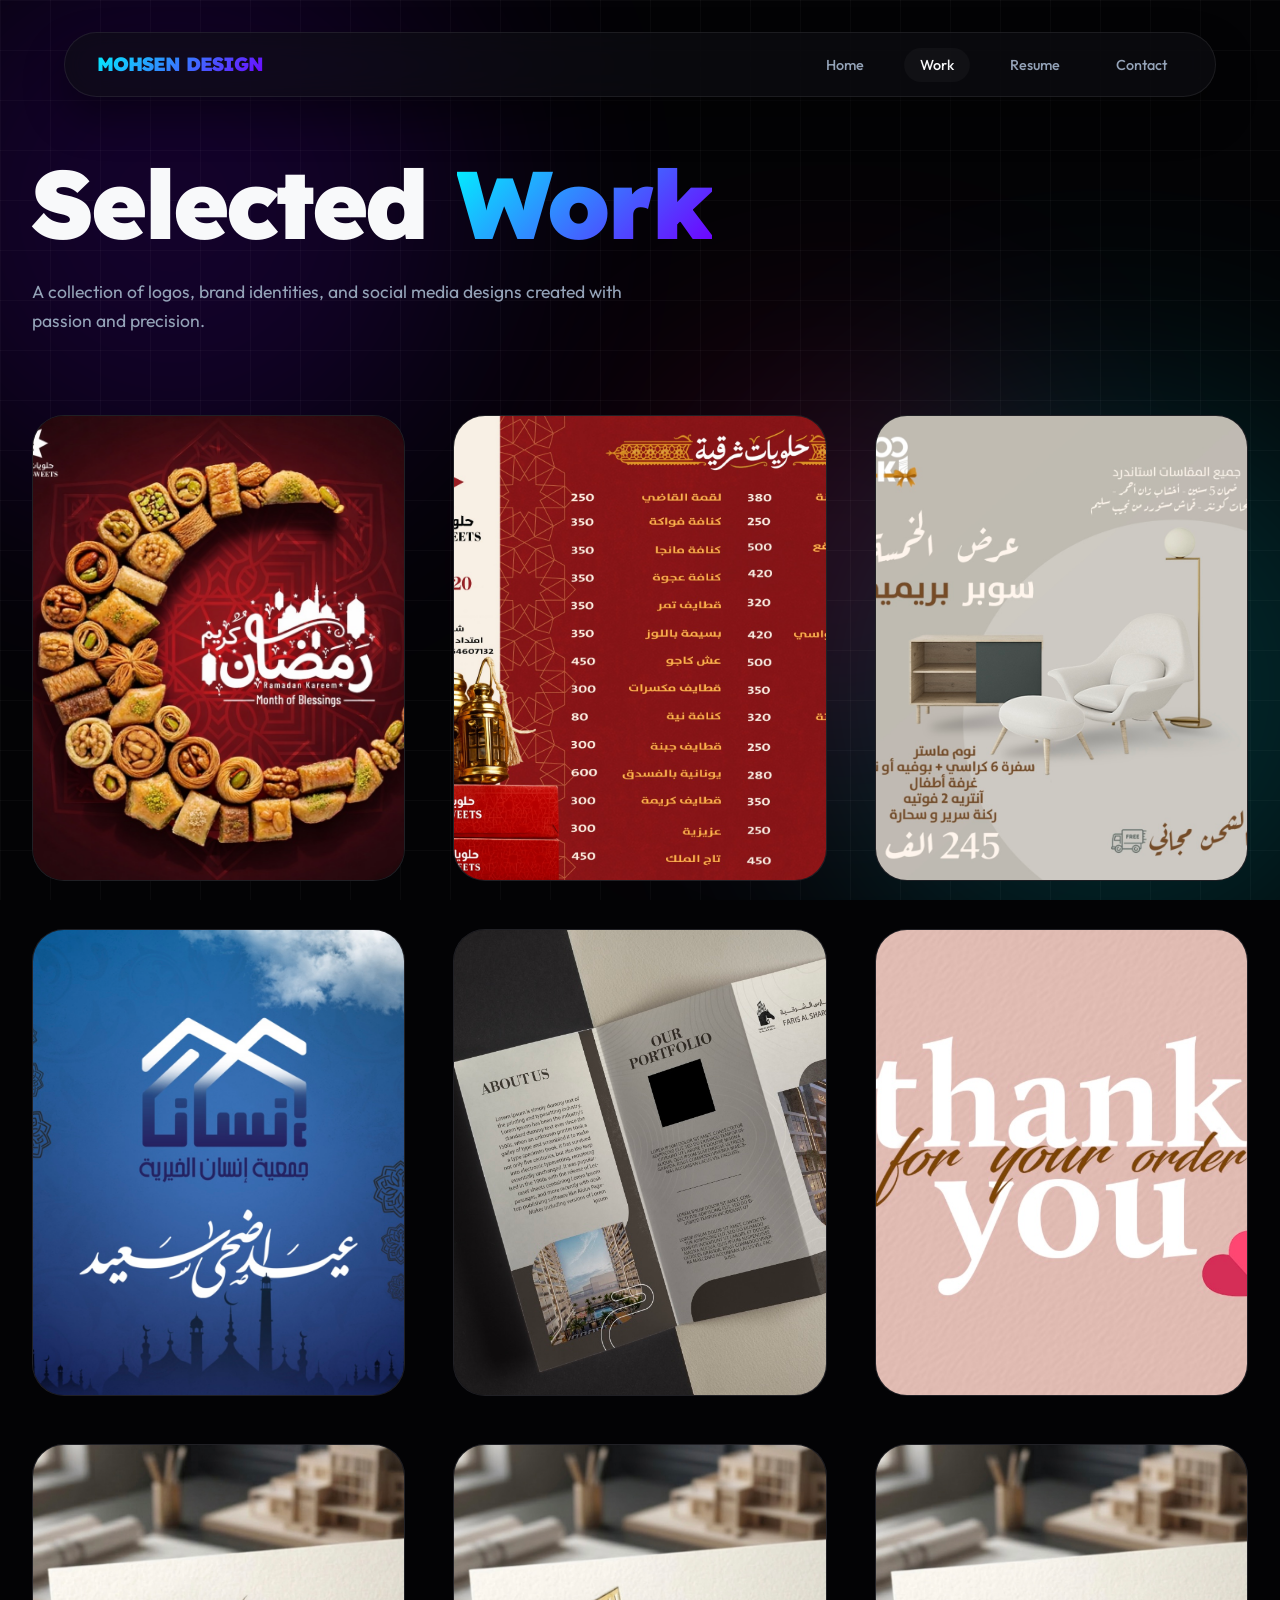
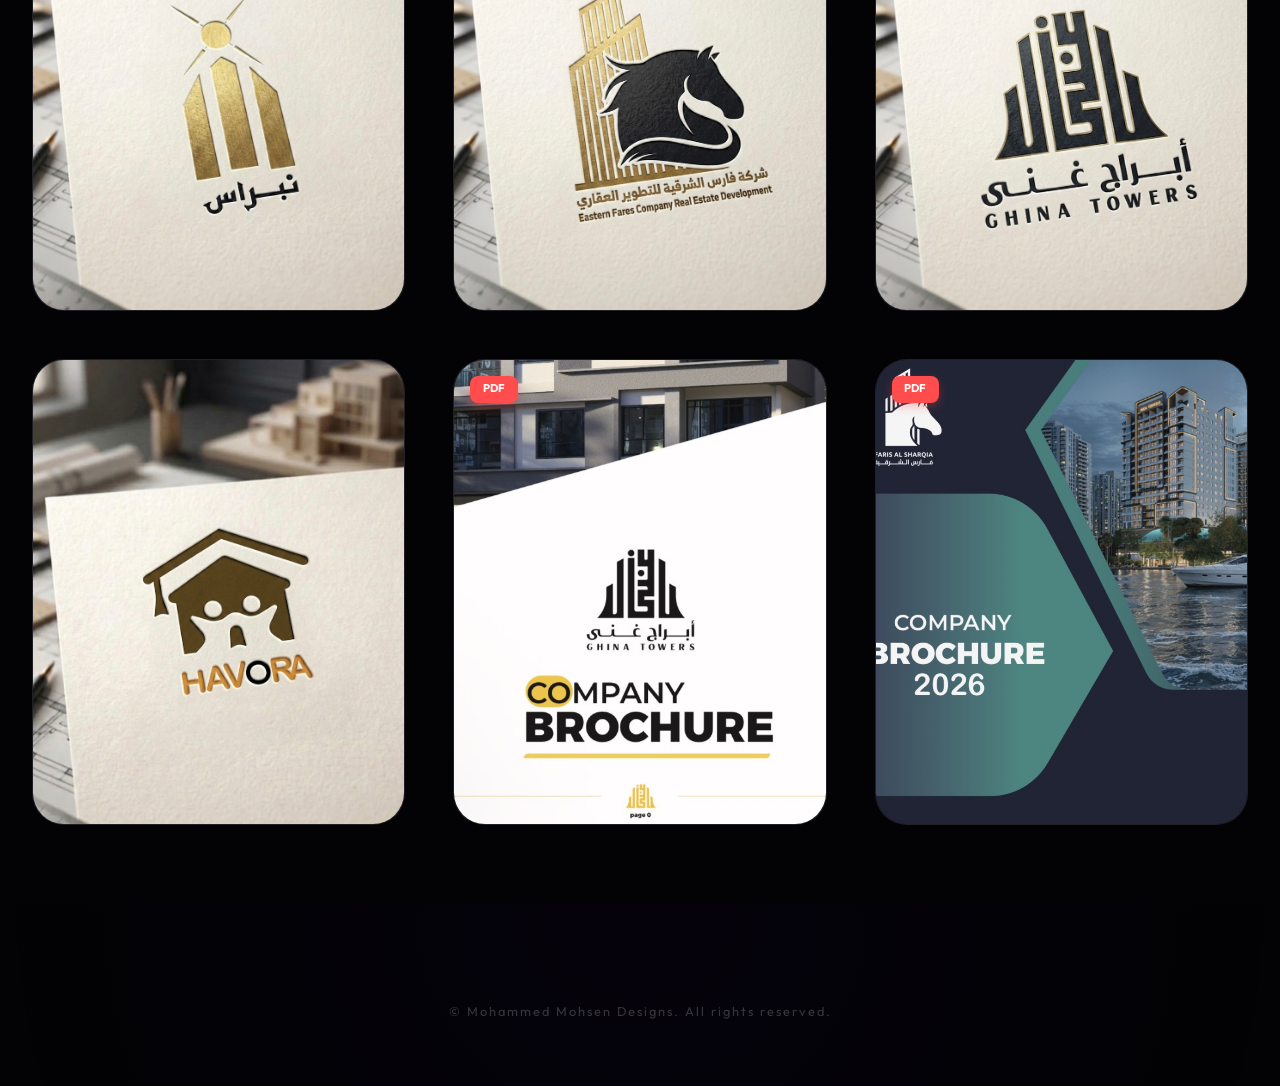
==== work.html @ 9e6af275 "files" ====
<!DOCTYPE html>
<html lang="en">
<head>
    <meta charset="UTF-8">
    <meta name="viewport" content="width=device-width, initial-scale=1.0">
    <title>Work | Mohsen Design</title>
    <link rel="stylesheet" href="css/style.css">
    <script src="js/main.js" defer></script>
</head>
<body>
    <div class="bg-dynamics">
        <div class="bg-orb orb-1"></div>
        <div class="bg-orb orb-2"></div>
        <div class="bg-orb orb-3"></div>
    </div>
    <div class="bg-grid"></div>

    <nav>
        <div class="logo">Mohsen Design</div>
        <div class="menu-toggle" id="mobile-menu">
            <span></span>
            <span></span>
            <span></span>
        </div>
        <ul class="nav-links">
            <li><a href="index.html">Home</a></li>
            <li><a href="work.html" class="active">Work</a></li>
            <li><a href="resume.html">Resume</a></li>
            <li><a href="contact.html">Contact</a></li>
        </ul>
    </nav>

    <main class="container">
        <header class="animate-reveal">
            <h1>Selected <span class="gradient-text">Work</span></h1>
            <p style="color: var(--text-dim); font-size: 1.1rem; max-width: 600px;">A collection of logos, brand identities, and social media designs created with passion and precision.</p>
        </header>

        <div class="portfolio-grid animate-reveal" style="animation-delay: 0.2s; display: grid; grid-template-columns: repeat(auto-fill, minmax(350px, 1fr)); gap: 3rem; margin-top: 5rem;">
            <!-- Social Media Designs -->
            <div class="portfolio-item">
                <img src="assets/Arafat Sweets/IMG_5565.PNG" alt="Arafat Sweets">
                <div class="portfolio-overlay">
                    <span>Social Media</span>
                    <h3>Arafat Sweets</h3>
                </div>
            </div>
            <div class="portfolio-item">
                <img src="assets/Arafat menu/IMG_8281.JPG.jpeg" alt="Arafat Menu">
                <div class="portfolio-overlay">
                    <span>Menu Design</span>
                    <h3>Arafat menu</h3>
                </div>
            </div>
            <div class="portfolio-item">
                <img src="assets/Woodik/IMG_5413.PNG" alt="Woodik">
                <div class="portfolio-overlay">
                    <span>Social Media</span>
                    <h3>Woodik</h3>
                </div>
            </div>
            <div class="portfolio-item">
                <img src="assets/Insan/IMG_5415.PNG" alt="Insan">
                <div class="portfolio-overlay">
                    <span>Social Media</span>
                    <h3>Insan</h3>
                </div>
            </div>
            
            <!-- Brochure & ID Card -->
            <div class="portfolio-item">
                <img src="assets/Fares Al sharqia/IMG_5397.PNG" alt="Fares Al sharqia">
                <div class="portfolio-overlay">
                    <span>Brochure</span>
                    <h3>Fares Al Sharqia</h3>
                </div>
            </div>
            <div class="portfolio-item">
                <img src="assets/Sola Store/IMG_5410.PNG" alt="Sola Store ID Card">
                <div class="portfolio-overlay">
                    <span>ID Card Design</span>
                    <h3>Sola Store</h3>
                </div>
            </div>

            <!-- Logos -->
            <div class="portfolio-item">
                <img src="assets/logos/IMG_8272.PNG" alt="Logo Design">
                <div class="portfolio-overlay">
                    <span>Logo</span>
                    <h3>Nebras</h3>
                </div>
            </div>
            <div class="portfolio-item">
                <img src="assets/logos/IMG_8273.PNG" alt="Logo Design">
                <div class="portfolio-overlay">
                    <span>Logo</span>
                    <h3>Fares Al Sharqia</h3>
                </div>
            </div>
            <div class="portfolio-item">
                <img src="assets/logos/IMG_8274.PNG" alt="Logo Design">
                <div class="portfolio-overlay">
                    <span>Logo</span>
                    <h3>Ghina Towers</h3>
                </div>
            </div>
            <div class="portfolio-item">
                <img src="assets/logos/IMG_8278.PNG" alt="Logo Design">
                <div class="portfolio-overlay">
                    <span>Logo</span>
                    <h3>Havora</h3>
                </div>
            </div>

            <!-- Digital Brochures (PDFs) -->
            <div class="portfolio-item" data-type="pdf" data-url="assets/profile company/BROCHURE GHINA.pdf">
                <img src="assets/profile company/ghina.PNG" alt="Ghina Towers Brochure">
                <div class="portfolio-overlay">
                    <span>Profile Company</span>
                    <h3>Ghina Towers</h3>
                </div>
            </div>
            <div class="portfolio-item" data-type="pdf" data-url="assets/profile company/brochure fares_compressed_organized.pdf">
                <img src="assets/profile company/fares.PNG" alt="Fares Al Sharqia Brochure">
                <div class="portfolio-overlay">
                    <span>Profile Company</span>
                    <h3>Fares Al Sharqia</h3>
                </div>
            </div>
        </div>
    </main>


    <!-- Gallery Overlay -->
    <div id="galleryOverlay" class="gallery-overlay">
        <button class="close-gallery" title="Close Gallery">&times;</button>
        <div class="gallery-content">
            <h2 id="galleryTitle" class="gradient-text" style="font-size: 3rem; margin-bottom: 2rem;">Project Gallery</h2>
            <p style="color: var(--text-dim); margin-bottom: 3rem;">Click any image to view in full screen</p>
            <div id="galleryGrid" class="gallery-images-grid">
                <!-- Images will be injected here -->
            </div>
        </div>
    </div>

    <!-- Fullscreen Lightbox -->
    <div id="fullscreenLightbox" class="fullscreen-lightbox">
        <button class="close-lightbox">&times;</button>
        <img id="lightboxImg" src="" alt="Full View">
    </div>


    <script>
        const projectData = {
            'Arafat Sweets': [
                'assets/Arafat Sweets/IMG_5565.PNG', 'assets/Arafat Sweets/IMG_6340.PNG', 
                'assets/Arafat Sweets/IMG_6410.PNG', 'assets/Arafat Sweets/IMG_6420.PNG', 
                'assets/Arafat Sweets/IMG_6432.PNG', 'assets/Arafat Sweets/IMG_6444.PNG', 
                'assets/Arafat Sweets/IMG_6492.PNG', 'assets/Arafat Sweets/IMG_6515.PNG', 
                'assets/Arafat Sweets/IMG_6618.PNG', 'assets/Arafat Sweets/IMG_7483.PNG'
            ],
            'Arafat menu': [
                'assets/Arafat menu/IMG_8281.JPG.jpeg', 'assets/Arafat menu/IMG_8282.JPG.jpeg'
            ],
            'Woodik': [
                'assets/Woodik/IMG_5413.PNG', 'assets/Woodik/IMG_5418.PNG', 
                'assets/Woodik/IMG_5735.PNG', 'assets/Woodik/IMG_7531.PNG', 'assets/Woodik/IMG_7766.PNG'
            ],
            'Insan': [
                'assets/Insan/IMG_5415.PNG', 'assets/Insan/IMG_5417.PNG', 
                'assets/Insan/IMG_8279.PNG', 'assets/Insan/IMG_8280.PNG'
            ],
            'Fares Al Sharqia': [
                'assets/Fares Al sharqia/IMG_5394.PNG', 'assets/Fares Al sharqia/IMG_5395.PNG', 
                'assets/Fares Al sharqia/IMG_5397.PNG', 'assets/Fares Al sharqia/IMG_5398.PNG',
                'assets/logos/IMG_8273.PNG'
            ],
            'Sola Store': [
                'assets/Sola Store/IMG_5409.PNG', 'assets/Sola Store/IMG_5410.PNG', 
                'assets/Sola Store/IMG_5411.PNG', 'assets/Sola Store/IMG_5412.PNG'
            ],
            'Nebras': ['assets/logos/IMG_8272.PNG'],
            'Ghina Towers': ['assets/logos/IMG_8274.PNG'],
            'Havora': ['assets/logos/IMG_8278.PNG']
        };

        function openGallery(projectName) {
            const overlay = document.getElementById('galleryOverlay');
            const grid = document.getElementById('galleryGrid');
            const title = document.getElementById('galleryTitle');
            
            title.textContent = projectName;
            grid.innerHTML = '';
            
            const images = projectData[projectName] || [];
            images.forEach(src => {
                const img = document.createElement('img');
                img.src = src;
                img.onclick = () => openLightbox(src);
                grid.appendChild(img);
            });
            
            overlay.style.display = 'block';
            document.body.style.overflow = 'hidden';
        }

        function openLightbox(src) {
            const lightbox = document.getElementById('fullscreenLightbox');
            const img = document.getElementById('lightboxImg');
            img.src = src;
            lightbox.style.display = 'flex';
        }

        document.querySelectorAll('.portfolio-item').forEach(item => {
            item.addEventListener('click', (e) => {
                const type = item.getAttribute('data-type');
                if (type === 'pdf') {
                    window.open(item.getAttribute('data-url'), '_blank');
                    return;
                }
                const projectName = item.querySelector('h3').textContent.trim();
                openGallery(projectName);
            });
        });

        document.querySelector('.close-gallery').addEventListener('click', () => {
            document.getElementById('galleryOverlay').style.display = 'none';
            document.body.style.overflow = 'auto';
        });

        document.querySelector('.close-lightbox').addEventListener('click', () => {
            document.getElementById('fullscreenLightbox').style.display = 'none';
        });

        document.addEventListener('keydown', (e) => {
            if (e.key === 'Escape') {
                document.getElementById('fullscreenLightbox').style.display = 'none';
                document.getElementById('galleryOverlay').style.display = 'none';
                document.body.style.overflow = 'auto';
            }
        });

        });
    </script>

    <footer>
        <p>&copy; Mohammed Mohsen Designs. All rights reserved.</p>
    </footer>
</body>
</html>
---- css/style.css ----
/* Neo-Futuristic Design System for Mohammed Mohsen */
@import url('https://fonts.googleapis.com/css2?family=Outfit:wght@300;400;600;900&family=Lexend+Deca:wght@100;400;900&display=swap');

:root {
    --bg-dark: #030305;
    --bg-card: #0d0d12;
    --accent-1: #00f2ff; /* Cyber Cyan */
    --accent-2: #7000ff; /* Electric Purple */
    --accent-3: #ff007a; /* Neon Pink */
    --text-main: #f8f9fa;
    --text-dim: #94a3b8;
    --gradient-1: linear-gradient(135deg, var(--accent-1), var(--accent-2));
    --gradient-2: linear-gradient(45deg, var(--accent-2), var(--accent-3));
    --glass: rgba(255, 255, 255, 0.03);
    --glass-border: rgba(255, 255, 255, 0.08);
    --transition: all 0.5s cubic-bezier(0.23, 1, 0.32, 1);
    --glow: 0 0 20px rgba(0, 242, 255, 0.15);
}

* {
    margin: 0;
    padding: 0;
    box-sizing: border-box;
}

a, button, .portfolio-item, .menu-toggle, .skill-tag, .close-gallery, .close-lightbox {
    cursor: pointer;
}

body {
    font-family: 'Outfit', sans-serif;
    background-color: var(--bg-dark);
    color: var(--text-main);
    line-height: 1.6;
    overflow-x: hidden;
    position: relative;
}

/* Dynamic Background Elements */
.bg-dynamics {
    position: fixed;
    top: 0;
    left: 0;
    width: 100%;
    height: 100%;
    z-index: -2;
    overflow: hidden;
    background: var(--bg-dark);
}

.bg-orb {
    position: absolute;
    width: 600px;
    height: 600px;
    border-radius: 50%;
    filter: blur(120px);
    opacity: 0.15;
    animation: orbFloat 20s infinite alternate ease-in-out;
}

.orb-1 {
    top: -10%;
    left: -10%;
    background: var(--accent-2);
    animation-duration: 25s;
}

.orb-2 {
    bottom: -10%;
    right: -10%;
    background: var(--accent-1);
    animation-duration: 30s;
    animation-delay: -5s;
}

.orb-3 {
    top: 40%;
    left: 50%;
    width: 400px;
    height: 400px;
    background: var(--accent-3);
    animation-duration: 20s;
    animation-delay: -10s;
}

.bg-grid {
    position: fixed;
    top: 0;
    left: 0;
    width: 100%;
    height: 100%;
    background-image: 
        linear-gradient(rgba(255, 255, 255, 0.03) 1px, transparent 1px),
        linear-gradient(90deg, rgba(255, 255, 255, 0.03) 1px, transparent 1px);
    background-size: 50px 50px;
    z-index: -1;
    pointer-events: none;
}

@keyframes orbFloat {
    0% { transform: translate(0, 0) scale(1); }
    33% { transform: translate(100px, 50px) scale(1.1); }
    66% { transform: translate(-50px, 150px) scale(0.9); }
    100% { transform: translate(0, 0) scale(1); }
}

/* Custom Scrollbar */
::-webkit-scrollbar { width: 6px; }
::-webkit-scrollbar-track { background: var(--bg-dark); }
::-webkit-scrollbar-thumb { 
    background: var(--gradient-1); 
    border-radius: 10px;
}

/* Navigation */
nav {
    position: fixed;
    top: 2rem;
    left: 50%;
    transform: translateX(-50%);
    width: 90%;
    max-width: 1200px;
    padding: 1rem 2rem;
    display: flex;
    justify-content: space-between;
    align-items: center;
    z-index: 1000;
    background: rgba(13, 13, 18, 0.7);
    backdrop-filter: blur(20px) saturate(180%);
    border: 1px solid var(--glass-border);
    border-radius: 100px;
    box-shadow: 0 20px 40px rgba(0,0,0,0.4);
}

.logo {
    font-family: 'Lexend Deca', sans-serif;
    font-size: 1.2rem;
    font-weight: 900;
    letter-spacing: -1px;
    background: var(--gradient-1);
    -webkit-background-clip: text;
    -webkit-text-fill-color: transparent;
    text-transform: uppercase;
}

.nav-links {
    display: flex;
    gap: 1.5rem;
    list-style: none;
}

.nav-links a {
    text-decoration: none;
    color: var(--text-dim);
    font-size: 0.9rem;
    font-weight: 500;
    padding: 0.5rem 1rem;
    border-radius: 20px;
    transition: var(--transition);
}

.nav-links a:hover, .nav-links a.active {
    color: var(--text-main);
    background: var(--glass);
}

/* Containers */
.container {
    max-width: 1300px;
    margin: 0 auto;
    padding: 160px 2rem 80px;
}

/* Typography Enhancement */
h1 {
    font-family: 'Lexend Deca', sans-serif;
    font-size: clamp(3rem, 8vw, 6rem);
    font-weight: 900;
    line-height: 0.9;
    letter-spacing: -3px;
    margin-bottom: 2rem;
}

.gradient-text {
    background: var(--gradient-1);
    -webkit-background-clip: text;
    -webkit-text-fill-color: transparent;
    display: inline-block;
}

/* Buttons */
.btn {
    padding: 1.2rem 2.8rem;
    border-radius: 100px;
    font-weight: 600;
    text-decoration: none;
    font-size: 0.95rem;
    transition: var(--transition);
    display: inline-flex;
    align-items: center;
    gap: 0.5rem;
}

.btn-primary {
    background: var(--gradient-1);
    color: #000;
    box-shadow: var(--glow);
}

.btn-primary:hover {
    transform: translateY(-5px) scale(1.02);
    box-shadow: 0 10px 30px rgba(0, 242, 255, 0.4);
}

.btn-outline {
    border: 1px solid var(--glass-border);
    color: var(--text-main);
}

.btn-outline:hover {
    background: var(--glass);
    border-color: var(--accent-1);
}

/* Cards */
.glass-card {
    background: var(--bg-card);
    border: 1px solid var(--glass-border);
    border-radius: 32px;
    padding: 3rem;
    position: relative;
    overflow: hidden;
}

.glass-card::before {
    content: '';
    position: absolute;
    top: 0; left: 0; width: 100%; height: 100%;
    background: radial-gradient(circle at top left, rgba(0, 242, 255, 0.05), transparent 60%);
    pointer-events: none;
}

/* Portfolio Items */
.portfolio-item {
    border-radius: 32px;
    overflow: hidden;
    position: relative;
    background: var(--bg-card);
    aspect-ratio: 4/5;
}

.portfolio-overlay {
    background: linear-gradient(to top, var(--bg-dark), transparent);
}

/* Animations */
@keyframes reveal {
    from { opacity: 0; transform: translateY(40px); }
    to { opacity: 1; transform: translateY(0); }
}

.animate-reveal {
    animation: reveal 1s cubic-bezier(0.23, 1, 0.32, 1) forwards;
}

/* Footer Styling */
footer {
    padding: 6rem 10% 4rem;
    background: radial-gradient(circle at top, rgba(112, 0, 255, 0.03), transparent);
    text-align: center;
}

.social-links {
    display: flex;
    justify-content: center;
    gap: 3rem;
    margin-bottom: 2rem;
}

.social-links a {
    color: var(--text-dim);
    text-decoration: none;
    font-weight: 600;
    font-size: 0.9rem;
    letter-spacing: 1px;
    text-transform: uppercase;
    transition: var(--transition);
}

.social-links a:hover {
    color: var(--accent-1);
    text-shadow: var(--glow);
}

footer p {
    color: rgba(255,255,255,0.2);
    font-size: 0.8rem;
    letter-spacing: 2px;
}

/* Specific Page Tweak */
.contact-wrapper {
    gap: 6rem;
}

.social-btn {
    padding: 2rem !important;
    background: var(--bg-card) !important;
}

/* --- MOBILE RESPONSIVENESS --- */

/* Hamburger Menu Toggle */
.menu-toggle {
    display: none;
    flex-direction: column;
    gap: 6px;
    cursor: pointer;
    z-index: 1100;
    padding: 10px;
}

.menu-toggle span {
    width: 30px;
    height: 2px;
    background: var(--text-main);
    transition: var(--transition);
    border-radius: 2px;
}

@media (max-width: 992px) {
    .menu-toggle { display: flex; }

    .nav-links {
        position: fixed;
        top: 0;
        right: -100%;
        width: 100%;
        height: 100vh;
        background: rgba(3, 3, 5, 0.98);
        backdrop-filter: blur(30px);
        flex-direction: column;
        justify-content: center;
        align-items: center;
        gap: 3rem;
        transition: var(--transition);
        z-index: 1050;
    }

    .nav-links.active {
        right: 0;
    }

    .nav-links a {
        font-size: 1.5rem;
        font-weight: 700;
    }

    /* Hero Section Mobile */
    .hero-section {
        flex-direction: column !important;
        text-align: center;
        gap: 4rem;
    }

    .hero-content {
        order: 2;
    }

    .hero-image {
        order: 1;
    }

    .hero-image img {
        width: 100% !important;
        max-width: 300px !important;
        height: auto !important;
    }

    h1 { font-size: 4rem; }
}

@media (max-width: 768px) {
    nav { top: 1rem; width: 95%; padding: 0.8rem 1.5rem; }
    h1 { font-size: 3.2rem; letter-spacing: -1px; }
    .container { padding-top: 120px; }
    
    .portfolio-grid {
        grid-template-columns: 1fr !important;
        gap: 2rem !important;
    }

    .experience-item {
        flex-direction: column;
        gap: 1rem;
        text-align: left;
    }

    .exp-date {
        min-width: auto;
        color: var(--accent-1);
    }

    .contact-wrapper {
        flex-direction: column;
        gap: 3rem;
    }

    .glass-card {
        padding: 2rem;
    }

    .social-links {
        flex-wrap: wrap;
        gap: 1.5rem;
    }
}

@media (max-width: 480px) {
    h1 { font-size: 2.8rem; }
    .btn { width: 100%; justify-content: center; }
    .hero-content div { flex-direction: column; }
    .logo { font-size: 1rem; }
}

/* Portfolio & Gallery Styles */
.portfolio-grid {
    display: grid;
    grid-template-columns: repeat(auto-fill, minmax(350px, 1fr));
    gap: 3rem;
    margin-top: 5rem;
}

.portfolio-item {
    position: relative;
    border-radius: 32px;
    overflow: hidden;
    aspect-ratio: 4/5;
    background: var(--bg-card);
    border: 1px solid var(--glass-border);
    transition: var(--transition);
}

.portfolio-item:hover {
    transform: translateY(-10px);
    border-color: var(--accent-1);
    box-shadow: 0 20px 40px rgba(0, 242, 255, 0.15);
}

.portfolio-item img {
    width: 100%;
    height: 100%;
    object-fit: cover;
    transition: transform 0.6s cubic-bezier(0.23, 1, 0.32, 1);
}

.portfolio-item:hover img {
    transform: scale(1.1);
    filter: brightness(0.4) blur(2px);
}

.portfolio-overlay {
    position: absolute;
    inset: 0;
    padding: 2.5rem;
    display: flex;
    flex-direction: column;
    justify-content: center;
    align-items: center;
    text-align: center;
    opacity: 0;
    background: radial-gradient(circle at center, rgba(0, 242, 255, 0.2), transparent 70%);
    transition: all 0.4s ease;
    backdrop-filter: blur(4px);
}

.portfolio-item:hover .portfolio-overlay {
    opacity: 1;
}

.portfolio-overlay span {
    color: var(--accent-1);
    font-size: 0.9rem;
    text-transform: uppercase;
    letter-spacing: 3px;
    margin-bottom: 0.5rem;
    transform: translateY(20px);
    transition: all 0.4s ease 0.1s;
}

.portfolio-overlay h3 {
    font-size: 2rem;
    font-weight: 800;
    color: white;
    transform: translateY(20px);
    transition: all 0.4s ease 0.2s;
}

.portfolio-item:hover .portfolio-overlay span,
.portfolio-item:hover .portfolio-overlay h3 {
    transform: translateY(0);
}

.portfolio-item[data-type="pdf"]::after {
    content: 'PDF';
    position: absolute;
    top: 1rem;
    left: 1rem;
    background: #ff4d4d;
    color: white;
    padding: 0.3rem 0.8rem;
    border-radius: 8px;
    font-size: 0.7rem;
    font-weight: bold;
    z-index: 10;
    box-shadow: 0 4px 10px rgba(255, 77, 77, 0.3);
}

.gallery-overlay {
    position: fixed;
    inset: 0;
    background: rgba(3, 3, 5, 0.98);
    backdrop-filter: blur(25px);
    z-index: 2000;
    display: none;
    overflow-y: auto;
    padding: 6rem 2rem;
}

.gallery-images-grid {
    display: grid;
    grid-template-columns: repeat(auto-fill, minmax(450px, 1fr));
    gap: 3rem;
    margin-top: 2rem;
}

@media (max-width: 768px) {
    .gallery-images-grid { grid-template-columns: 1fr; }
}

.gallery-images-grid img {
    width: 100%;
    border-radius: 24px;
    border: 1px solid var(--glass-border);
    transition: var(--transition);
}

.close-gallery, .close-lightbox {
    position: fixed;
    top: 2rem;
    right: 2rem;
    background: var(--bg-card);
    border: 1px solid var(--glass-border);
    color: white;
    font-size: 2rem;
    width: 60px;
    height: 60px;
    border-radius: 50%;
    z-index: 2101;
    display: flex;
    align-items: center;
    justify-content: center;
}

.fullscreen-lightbox {
    position: fixed;
    inset: 0;
    background: rgba(0, 0, 0, 0.95);
    z-index: 3000;
    display: none;
    align-items: center;
    justify-content: center;
    padding: 2rem;
}

.fullscreen-lightbox img {
    max-width: 95%;
    max-height: 95vh;
    border-radius: 12px;
}
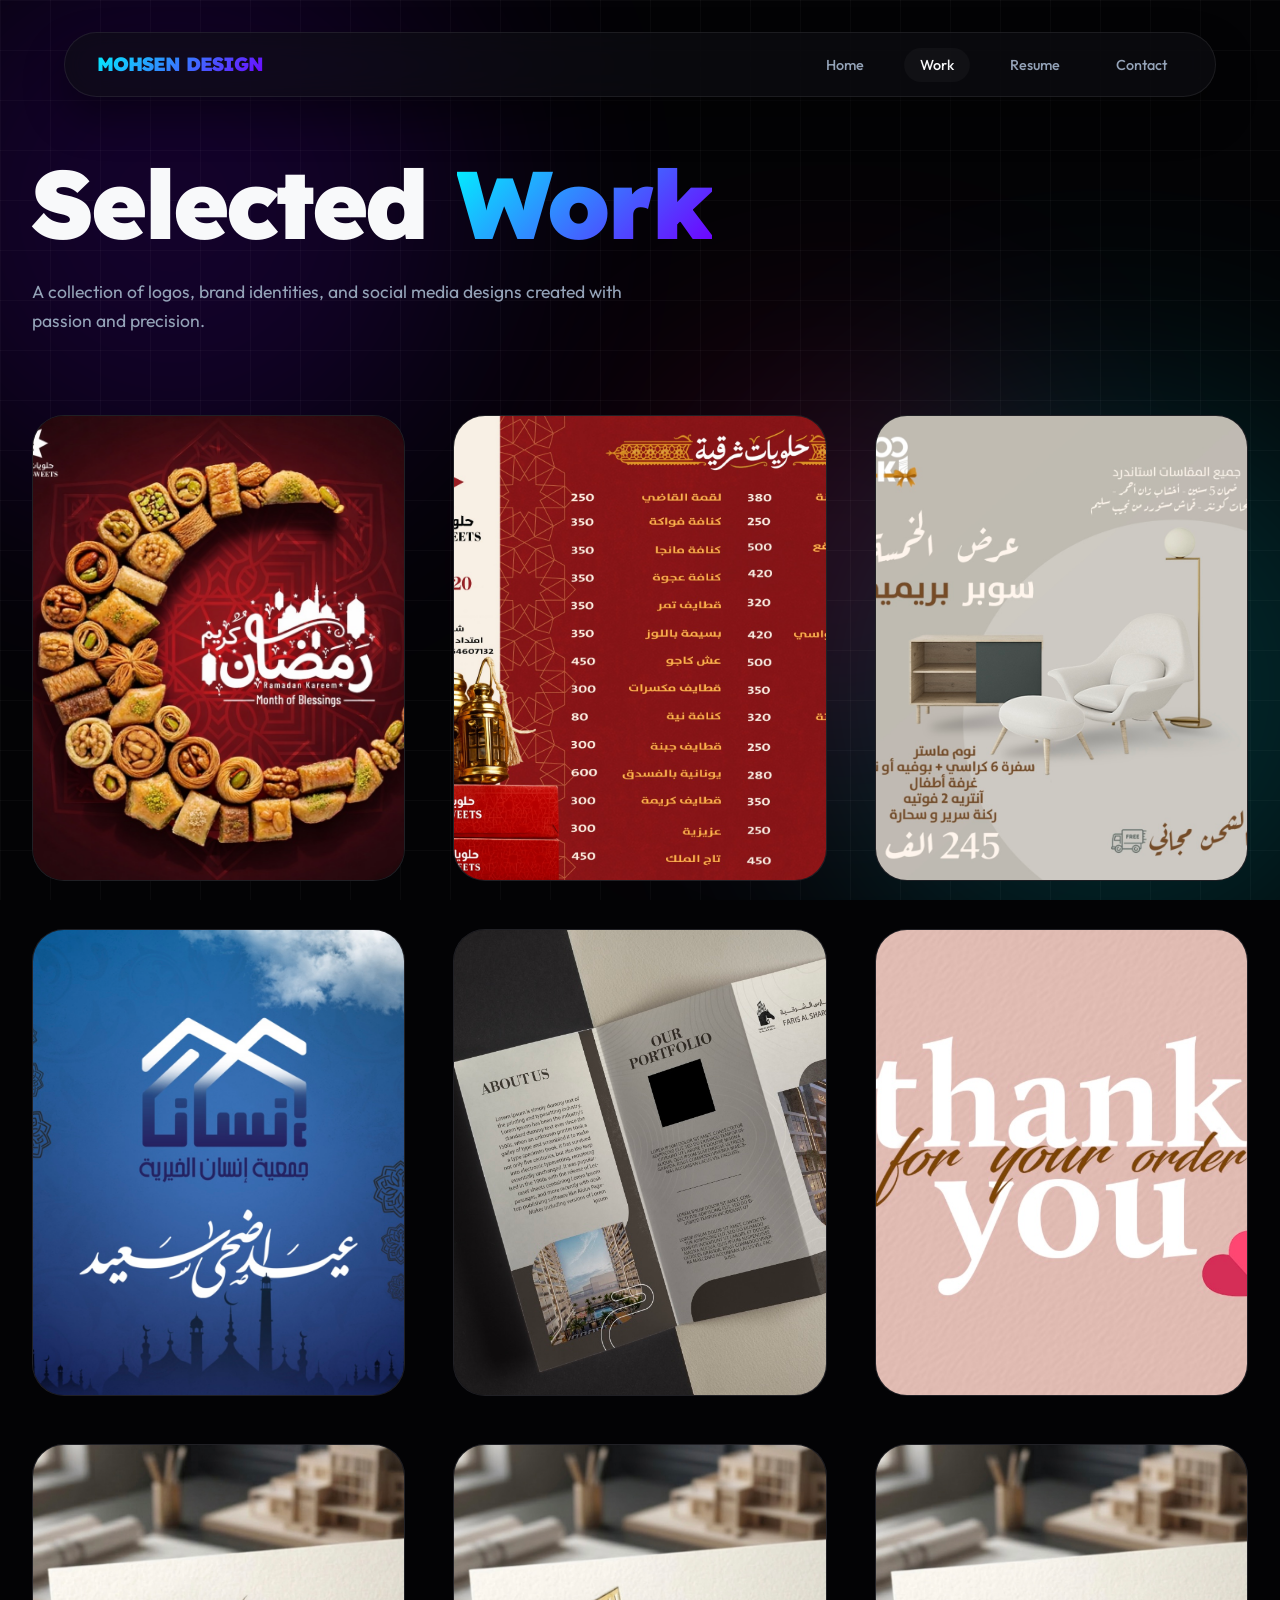
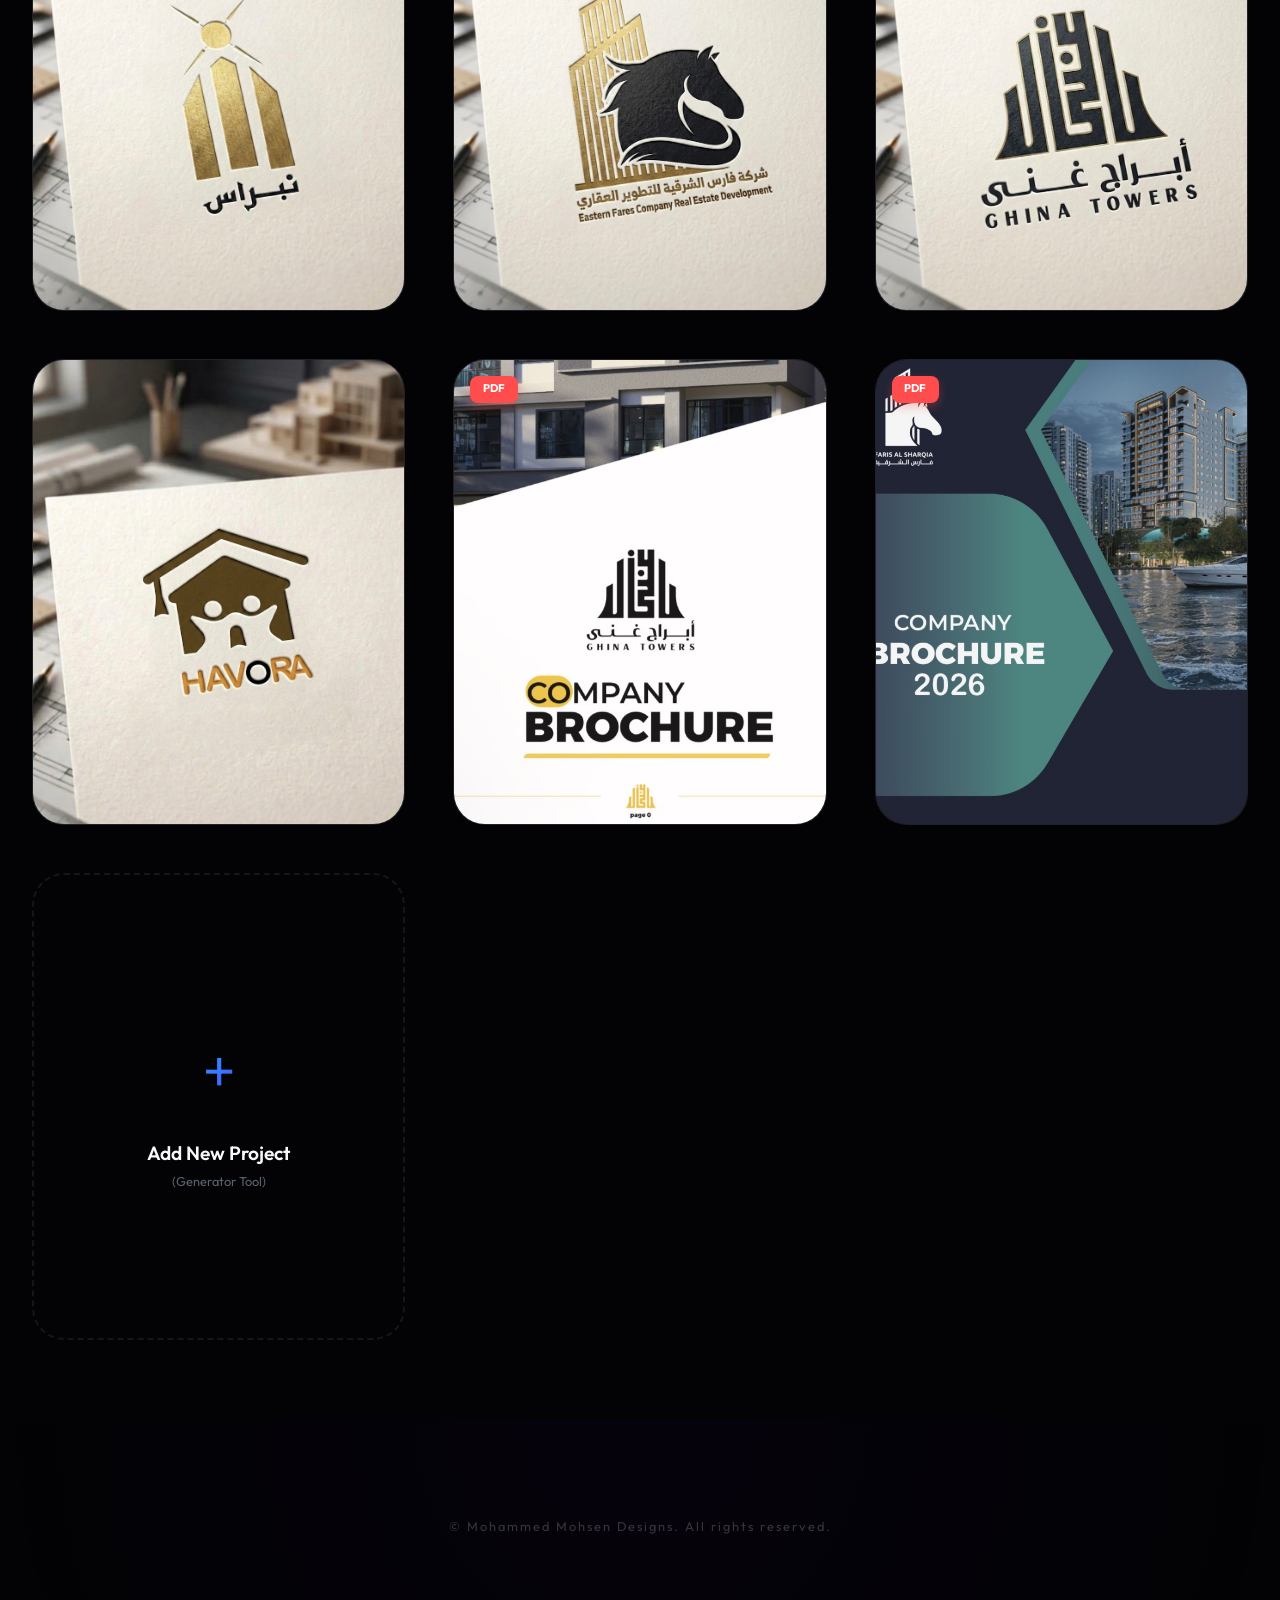
==== commit 6595b4f7: "new" ====
--- a/work.html
+++ b/work.html
@@ -128,6 +128,15 @@
                     <h3>Fares Al Sharqia</h3>
                 </div>
             </div>
+
+            <!-- Add Project Helper (Developer Only) -->
+            <div class="portfolio-item add-project-card" id="addProjectBtn">
+                <div class="add-project-content">
+                    <div class="plus-icon">+</div>
+                    <p>Add New Project</p>
+                    <span style="font-size: 0.8rem; opacity: 0.6;">(Generator Tool)</span>
+                </div>
+            </div>
         </div>
     </main>
 
@@ -148,6 +157,59 @@
     <div id="fullscreenLightbox" class="fullscreen-lightbox">
         <button class="close-lightbox">&times;</button>
         <img id="lightboxImg" src="" alt="Full View">
+    </div>
+
+    <!-- Project Generator Modal -->
+    <div id="generatorModal" class="gallery-overlay" style="padding-top: 4rem;">
+        <button class="close-gallery" id="closeGenerator">&times;</button>
+        <div class="container" style="max-width: 800px; padding-top: 0;">
+            <h2 class="gradient-text" style="font-size: 2.5rem; margin-bottom: 2rem;">Add New Project</h2>
+            <div class="glass-card" style="padding: 2rem;">
+                <form id="projectForm" style="display: flex; flex-direction: column; gap: 1.5rem;">
+                    <div class="form-group">
+                        <label>Project Title</label>
+                        <input type="text" id="pTitle" placeholder="e.g., Creative Brand" required style="width: 100%; padding: 1rem; background: var(--bg-dark); border: 1px solid var(--glass-border); color: white; border-radius: 12px; margin-top: 0.5rem;">
+                    </div>
+                    <div class="form-group">
+                        <label>Category</label>
+                        <input type="text" id="pCategory" placeholder="e.g., Logo Design" required style="width: 100%; padding: 1rem; background: var(--bg-dark); border: 1px solid var(--glass-border); color: white; border-radius: 12px; margin-top: 0.5rem;">
+                    </div>
+                    <div class="form-group">
+                        <label>Main Image Path (Cover)</label>
+                        <input type="text" id="pMainImg" placeholder="assets/folder/image.png" required style="width: 100%; padding: 1rem; background: var(--bg-dark); border: 1px solid var(--glass-border); color: white; border-radius: 12px; margin-top: 0.5rem;">
+                    </div>
+                    <div class="form-group">
+                        <label>Project Type</label>
+                        <select id="pType" style="width: 100%; padding: 1rem; background: var(--bg-dark); border: 1px solid var(--glass-border); color: white; border-radius: 12px; margin-top: 0.5rem;">
+                            <option value="gallery">Image Gallery</option>
+                            <option value="pdf">PDF File</option>
+                        </select>
+                    </div>
+                    <div id="galleryInputs" class="form-group">
+                        <label>Gallery Images (Paths separated by comma)</label>
+                        <textarea id="pGallery" placeholder="assets/img1.png, assets/img2.png" style="width: 100%; padding: 1rem; background: var(--bg-dark); border: 1px solid var(--glass-border); color: white; border-radius: 12px; margin-top: 0.5rem; height: 100px;"></textarea>
+                    </div>
+                    <div id="pdfInputs" class="form-group" style="display: none;">
+                        <label>PDF URL</label>
+                        <input type="text" id="pPdfUrl" placeholder="assets/brochure.pdf" style="width: 100%; padding: 1rem; background: var(--bg-dark); border: 1px solid var(--glass-border); color: white; border-radius: 12px; margin-top: 0.5rem;">
+                    </div>
+                    <button type="submit" class="btn btn-primary" style="width: 100%; margin-top: 1rem;">Generate Project Code</button>
+                </form>
+
+                <div id="codeOutput" style="display: none; margin-top: 2rem;">
+                    <h3 style="margin-bottom: 1rem;">Generated Code (Paste into work.html)</h3>
+                    <div style="background: #1a1a24; padding: 1.5rem; border-radius: 16px; position: relative;">
+                        <p style="color: var(--accent-1); margin-bottom: 1rem; font-size: 0.9rem;">1. Add this to the HTML grid:</p>
+                        <pre id="htmlCode" style="font-size: 0.8rem; overflow-x: auto; color: #ccc; margin-bottom: 2rem;"></pre>
+                        
+                        <p style="color: var(--accent-1); margin-bottom: 1rem; font-size: 0.9rem;">2. Add this to the projectData object in JS:</p>
+                        <pre id="jsCode" style="font-size: 0.8rem; overflow-x: auto; color: #ccc;"></pre>
+                        
+                        <button onclick="copyGeneratedCode()" class="btn btn-outline" style="margin-top: 2rem; width: 100%;">Copy All Code</button>
+                    </div>
+                </div>
+            </div>
+        </div>
     </div>
 
 
@@ -212,6 +274,12 @@
             lightbox.style.display = 'flex';
         }
 
+        function closeAll() {
+            document.getElementById('fullscreenLightbox').style.display = 'none';
+            document.getElementById('galleryOverlay').style.display = 'none';
+            document.body.style.overflow = 'auto';
+        }
+
         document.querySelectorAll('.portfolio-item').forEach(item => {
             item.addEventListener('click', (e) => {
                 const type = item.getAttribute('data-type');
@@ -224,28 +292,132 @@
             });
         });
 
-        document.querySelector('.close-gallery').addEventListener('click', () => {
-            document.getElementById('galleryOverlay').style.display = 'none';
-            document.body.style.overflow = 'auto';
-        });
-
+        document.querySelector('.close-gallery').addEventListener('click', closeAll);
         document.querySelector('.close-lightbox').addEventListener('click', () => {
             document.getElementById('fullscreenLightbox').style.display = 'none';
         });
 
-        document.addEventListener('keydown', (e) => {
-            if (e.key === 'Escape') {
+        document.getElementById('fullscreenLightbox').addEventListener('click', (e) => {
+            if (e.target.id === 'fullscreenLightbox') {
                 document.getElementById('fullscreenLightbox').style.display = 'none';
-                document.getElementById('galleryOverlay').style.display = 'none';
-                document.body.style.overflow = 'auto';
             }
         });
 
+        document.addEventListener('keydown', (e) => {
+            if (e.key === 'Escape') closeAll();
         });
+
+        // Project Generator Script
+        const generatorModal = document.getElementById('generatorModal');
+        const addProjectBtn = document.getElementById('addProjectBtn');
+        const closeGenerator = document.getElementById('closeGenerator');
+        const projectForm = document.getElementById('projectForm');
+        const pType = document.getElementById('pType');
+        const galleryInputs = document.getElementById('galleryInputs');
+        const pdfInputs = document.getElementById('pdfInputs');
+        const codeOutput = document.getElementById('codeOutput');
+
+        addProjectBtn.onclick = () => {
+            generatorModal.style.display = 'block';
+            document.body.style.overflow = 'hidden';
+        };
+
+        closeGenerator.onclick = () => {
+            generatorModal.style.display = 'none';
+            document.body.style.overflow = 'auto';
+        };
+
+        pType.onchange = () => {
+            if (pType.value === 'pdf') {
+                galleryInputs.style.display = 'none';
+                pdfInputs.style.display = 'block';
+            } else {
+                galleryInputs.style.display = 'block';
+                pdfInputs.style.display = 'none';
+            }
+        };
+
+        projectForm.onsubmit = (e) => {
+            e.preventDefault();
+            const title = document.getElementById('pTitle').value;
+            const category = document.getElementById('pCategory').value;
+            const mainImg = document.getElementById('pMainImg').value;
+            const type = pType.value;
+            const gallery = document.getElementById('pGallery').value.split(',').map(s => s.trim()).filter(s => s);
+            const pdfUrl = document.getElementById('pPdfUrl').value;
+
+            let htmlSnippet = '';
+            if (type === 'pdf') {
+                htmlSnippet = `
+<div class="portfolio-item" data-type="pdf" data-url="${pdfUrl}">
+    <img src="${mainImg}" alt="${title}">
+    <div class="portfolio-overlay">
+        <span>${category}</span>
+        <h3>${title}</h3>
+    </div>
+</div>`;
+            } else {
+                htmlSnippet = `
+<div class="portfolio-item">
+    <img src="${mainImg}" alt="${title}">
+    <div class="portfolio-overlay">
+        <span>${category}</span>
+        <h3>${title}</h3>
+    </div>
+</div>`;
+            }
+
+            let jsSnippet = `'${title}': [\n    ${gallery.map(s => `'${s}'`).join(',\n    ')}\n],`;
+
+            document.getElementById('htmlCode').textContent = htmlSnippet.trim();
+            document.getElementById('jsCode').textContent = jsSnippet;
+            codeOutput.style.display = 'block';
+        };
+
+        function copyGeneratedCode() {
+            const h = document.getElementById('htmlCode').textContent;
+            const j = document.getElementById('jsCode').textContent;
+            const full = `<!-- HTML CODE -->\n${h}\n\n// JS CODE\n${j}`;
+            navigator.clipboard.writeText(full);
+            alert('Code copied to clipboard! Now paste it into work.html');
+        }
+
+        // --- Hidden Admin Security ---
+        const SECRET_PASSCODE = '7575'; // Change this to your preferred passcode
+        let clickCount = 0;
+        let clickTimer;
+
+        function checkAdmin() {
+            if (localStorage.getItem('isAdmin') === 'true') {
+                document.body.classList.add('admin-mode');
+            }
+        }
+
+        document.getElementById('adminTrigger').addEventListener('click', () => {
+            clickCount++;
+            clearTimeout(clickTimer);
+            
+            if (clickCount === 5) {
+                const pass = prompt('Enter Admin Passcode:');
+                if (pass === SECRET_PASSCODE) {
+                    localStorage.setItem('isAdmin', 'true');
+                    document.body.classList.add('admin-mode');
+                    alert('Admin Mode Activated!');
+                } else {
+                    alert('Incorrect Passcode');
+                }
+                clickCount = 0;
+            }
+
+            clickTimer = setTimeout(() => { clickCount = 0; }, 1000);
+        });
+
+        // Initialize admin state
+        checkAdmin();
     </script>
 
     <footer>
-        <p>&copy; Mohammed Mohsen Designs. All rights reserved.</p>
+        <p id="adminTrigger" style="cursor: default;">&copy; Mohammed Mohsen Designs. All rights reserved.</p>
     </footer>
 </body>
 </html>
--- a/css/style.css
+++ b/css/style.css
@@ -386,8 +386,8 @@
     .container { padding-top: 120px; }
     
     .portfolio-grid {
-        grid-template-columns: 1fr !important;
-        gap: 2rem !important;
+        grid-template-columns: repeat(2, 1fr) !important;
+        gap: 1rem !important;
     }
 
     .experience-item {
@@ -525,6 +525,46 @@
     display: none;
     overflow-y: auto;
     padding: 6rem 2rem;
+}
+
+.add-project-card {
+    display: none; /* Hidden by default */
+    border: 2px dashed var(--glass-border) !important;
+    background: transparent !important;
+    display: flex;
+    align-items: center;
+    justify-content: center;
+    transition: var(--transition);
+}
+
+body.admin-mode .add-project-card {
+    display: flex; /* Only show in admin mode */
+}
+
+.add-project-card:hover {
+    border-color: var(--accent-1) !important;
+    background: var(--glass) !important;
+    transform: translateY(-10px) scale(1.02);
+}
+
+.add-project-content {
+    text-align: center;
+    color: var(--text-dim);
+}
+
+.plus-icon {
+    font-size: 4rem;
+    font-weight: 300;
+    margin-bottom: 1rem;
+    background: var(--gradient-1);
+    -webkit-background-clip: text;
+    -webkit-text-fill-color: transparent;
+}
+
+.add-project-card p {
+    font-size: 1.2rem;
+    font-weight: 600;
+    color: var(--text-main);
 }
 
 .gallery-images-grid {
@@ -578,3 +618,19 @@
     max-height: 95vh;
     border-radius: 12px;
 }
+@media (max-width: 600px) {
+    .portfolio-overlay {
+        padding: 1rem;
+    }
+    .portfolio-overlay h3 {
+        font-size: 1.1rem;
+    }
+    .portfolio-overlay span {
+        font-size: 0.7rem;
+        letter-spacing: 1px;
+    }
+    .gallery-images-grid {
+        grid-template-columns: 1fr;
+        gap: 1.5rem;
+    }
+}
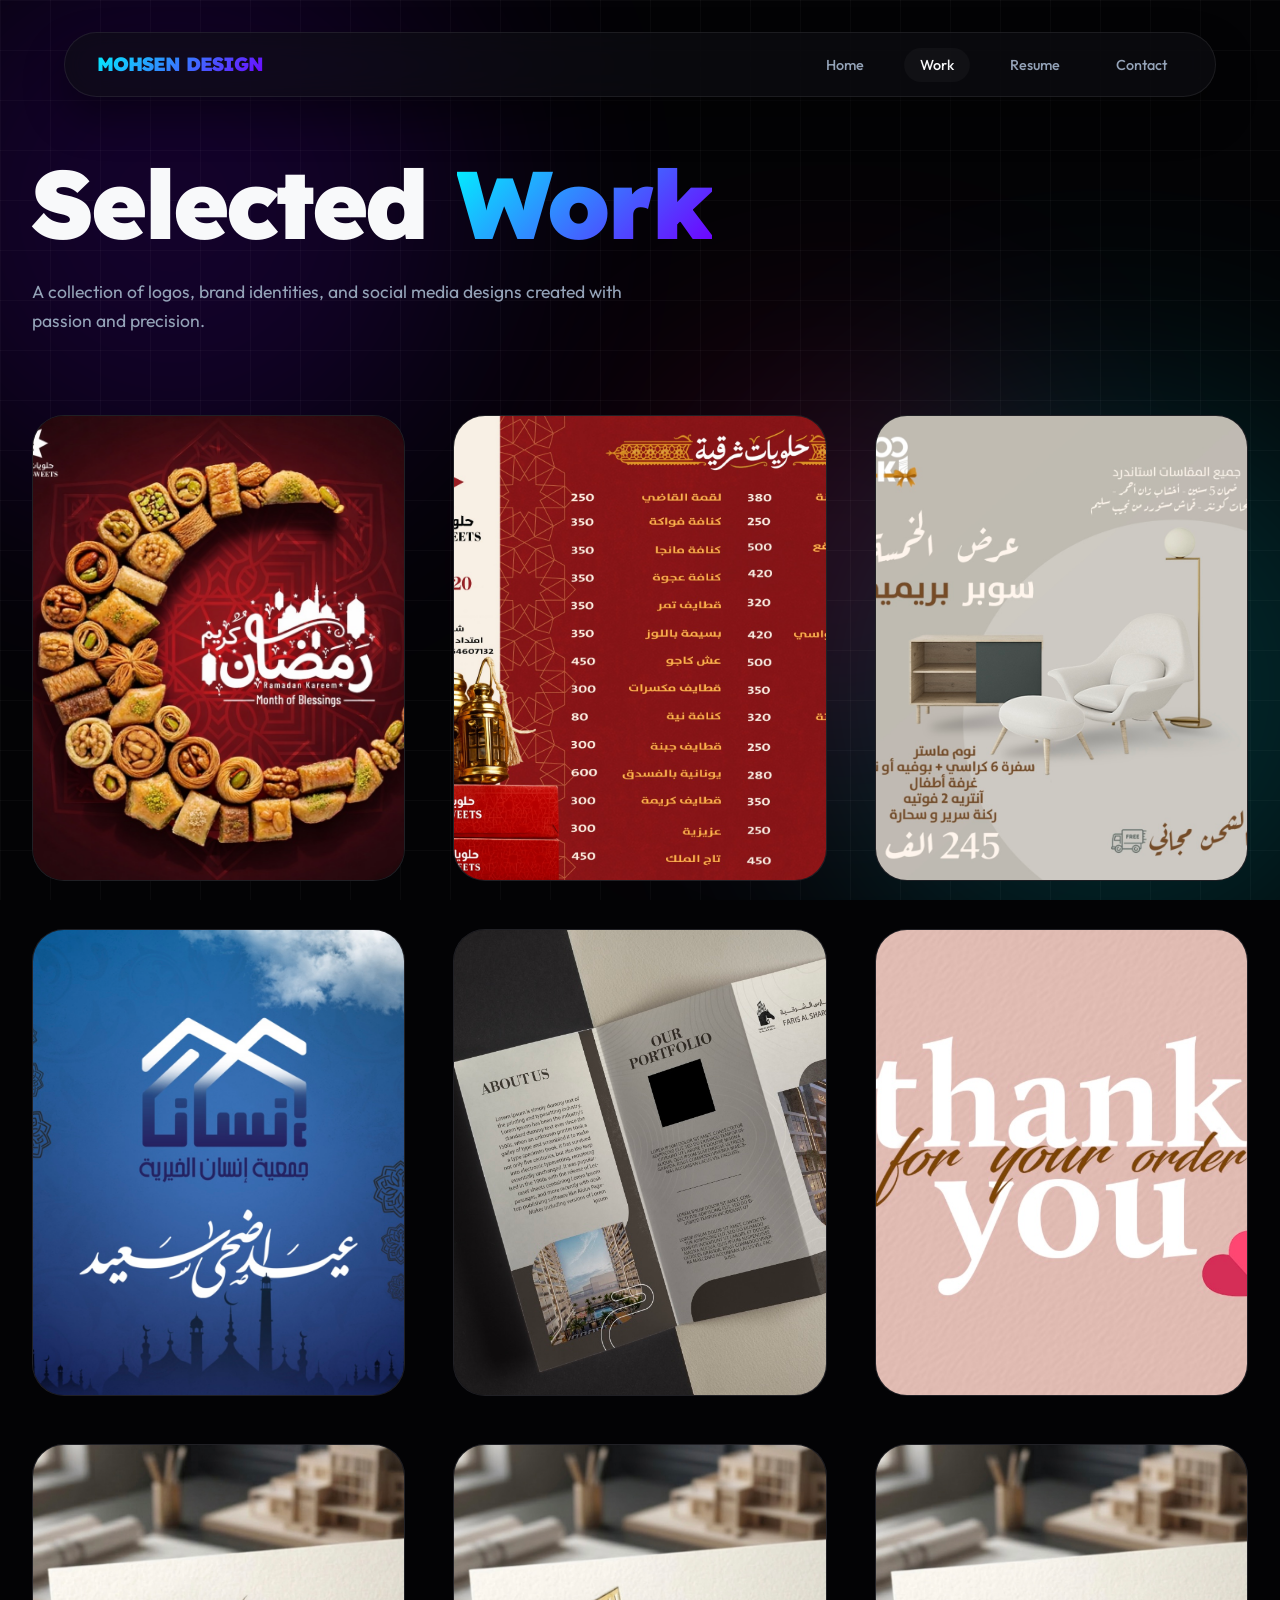
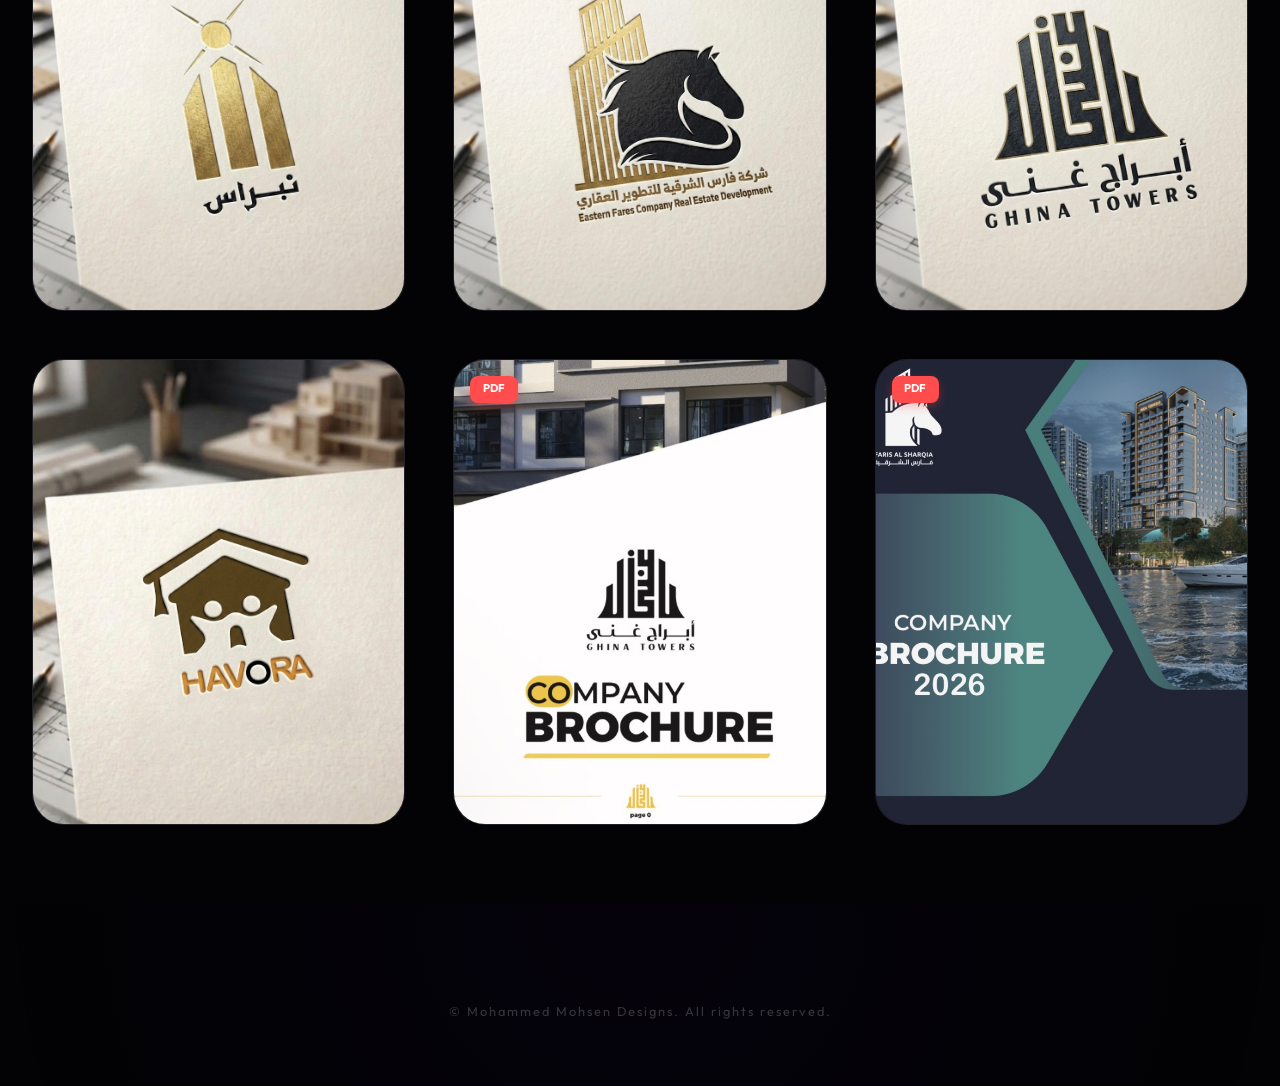
==== commit 91f91d3d: "h" ====
--- a/work.html
+++ b/work.html
@@ -129,14 +129,6 @@
                 </div>
             </div>
 
-            <!-- Add Project Helper (Developer Only) -->
-            <div class="portfolio-item add-project-card" id="addProjectBtn">
-                <div class="add-project-content">
-                    <div class="plus-icon">+</div>
-                    <p>Add New Project</p>
-                    <span style="font-size: 0.8rem; opacity: 0.6;">(Generator Tool)</span>
-                </div>
-            </div>
         </div>
     </main>
 
@@ -159,58 +151,7 @@
         <img id="lightboxImg" src="" alt="Full View">
     </div>
 
-    <!-- Project Generator Modal -->
-    <div id="generatorModal" class="gallery-overlay" style="padding-top: 4rem;">
-        <button class="close-gallery" id="closeGenerator">&times;</button>
-        <div class="container" style="max-width: 800px; padding-top: 0;">
-            <h2 class="gradient-text" style="font-size: 2.5rem; margin-bottom: 2rem;">Add New Project</h2>
-            <div class="glass-card" style="padding: 2rem;">
-                <form id="projectForm" style="display: flex; flex-direction: column; gap: 1.5rem;">
-                    <div class="form-group">
-                        <label>Project Title</label>
-                        <input type="text" id="pTitle" placeholder="e.g., Creative Brand" required style="width: 100%; padding: 1rem; background: var(--bg-dark); border: 1px solid var(--glass-border); color: white; border-radius: 12px; margin-top: 0.5rem;">
-                    </div>
-                    <div class="form-group">
-                        <label>Category</label>
-                        <input type="text" id="pCategory" placeholder="e.g., Logo Design" required style="width: 100%; padding: 1rem; background: var(--bg-dark); border: 1px solid var(--glass-border); color: white; border-radius: 12px; margin-top: 0.5rem;">
-                    </div>
-                    <div class="form-group">
-                        <label>Main Image Path (Cover)</label>
-                        <input type="text" id="pMainImg" placeholder="assets/folder/image.png" required style="width: 100%; padding: 1rem; background: var(--bg-dark); border: 1px solid var(--glass-border); color: white; border-radius: 12px; margin-top: 0.5rem;">
-                    </div>
-                    <div class="form-group">
-                        <label>Project Type</label>
-                        <select id="pType" style="width: 100%; padding: 1rem; background: var(--bg-dark); border: 1px solid var(--glass-border); color: white; border-radius: 12px; margin-top: 0.5rem;">
-                            <option value="gallery">Image Gallery</option>
-                            <option value="pdf">PDF File</option>
-                        </select>
-                    </div>
-                    <div id="galleryInputs" class="form-group">
-                        <label>Gallery Images (Paths separated by comma)</label>
-                        <textarea id="pGallery" placeholder="assets/img1.png, assets/img2.png" style="width: 100%; padding: 1rem; background: var(--bg-dark); border: 1px solid var(--glass-border); color: white; border-radius: 12px; margin-top: 0.5rem; height: 100px;"></textarea>
-                    </div>
-                    <div id="pdfInputs" class="form-group" style="display: none;">
-                        <label>PDF URL</label>
-                        <input type="text" id="pPdfUrl" placeholder="assets/brochure.pdf" style="width: 100%; padding: 1rem; background: var(--bg-dark); border: 1px solid var(--glass-border); color: white; border-radius: 12px; margin-top: 0.5rem;">
-                    </div>
-                    <button type="submit" class="btn btn-primary" style="width: 100%; margin-top: 1rem;">Generate Project Code</button>
-                </form>
-
-                <div id="codeOutput" style="display: none; margin-top: 2rem;">
-                    <h3 style="margin-bottom: 1rem;">Generated Code (Paste into work.html)</h3>
-                    <div style="background: #1a1a24; padding: 1.5rem; border-radius: 16px; position: relative;">
-                        <p style="color: var(--accent-1); margin-bottom: 1rem; font-size: 0.9rem;">1. Add this to the HTML grid:</p>
-                        <pre id="htmlCode" style="font-size: 0.8rem; overflow-x: auto; color: #ccc; margin-bottom: 2rem;"></pre>
-                        
-                        <p style="color: var(--accent-1); margin-bottom: 1rem; font-size: 0.9rem;">2. Add this to the projectData object in JS:</p>
-                        <pre id="jsCode" style="font-size: 0.8rem; overflow-x: auto; color: #ccc;"></pre>
-                        
-                        <button onclick="copyGeneratedCode()" class="btn btn-outline" style="margin-top: 2rem; width: 100%;">Copy All Code</button>
-                    </div>
-                </div>
-            </div>
-        </div>
-    </div>
+
 
 
     <script>
@@ -307,117 +248,11 @@
             if (e.key === 'Escape') closeAll();
         });
 
-        // Project Generator Script
-        const generatorModal = document.getElementById('generatorModal');
-        const addProjectBtn = document.getElementById('addProjectBtn');
-        const closeGenerator = document.getElementById('closeGenerator');
-        const projectForm = document.getElementById('projectForm');
-        const pType = document.getElementById('pType');
-        const galleryInputs = document.getElementById('galleryInputs');
-        const pdfInputs = document.getElementById('pdfInputs');
-        const codeOutput = document.getElementById('codeOutput');
-
-        addProjectBtn.onclick = () => {
-            generatorModal.style.display = 'block';
-            document.body.style.overflow = 'hidden';
-        };
-
-        closeGenerator.onclick = () => {
-            generatorModal.style.display = 'none';
-            document.body.style.overflow = 'auto';
-        };
-
-        pType.onchange = () => {
-            if (pType.value === 'pdf') {
-                galleryInputs.style.display = 'none';
-                pdfInputs.style.display = 'block';
-            } else {
-                galleryInputs.style.display = 'block';
-                pdfInputs.style.display = 'none';
-            }
-        };
-
-        projectForm.onsubmit = (e) => {
-            e.preventDefault();
-            const title = document.getElementById('pTitle').value;
-            const category = document.getElementById('pCategory').value;
-            const mainImg = document.getElementById('pMainImg').value;
-            const type = pType.value;
-            const gallery = document.getElementById('pGallery').value.split(',').map(s => s.trim()).filter(s => s);
-            const pdfUrl = document.getElementById('pPdfUrl').value;
-
-            let htmlSnippet = '';
-            if (type === 'pdf') {
-                htmlSnippet = `
-<div class="portfolio-item" data-type="pdf" data-url="${pdfUrl}">
-    <img src="${mainImg}" alt="${title}">
-    <div class="portfolio-overlay">
-        <span>${category}</span>
-        <h3>${title}</h3>
-    </div>
-</div>`;
-            } else {
-                htmlSnippet = `
-<div class="portfolio-item">
-    <img src="${mainImg}" alt="${title}">
-    <div class="portfolio-overlay">
-        <span>${category}</span>
-        <h3>${title}</h3>
-    </div>
-</div>`;
-            }
-
-            let jsSnippet = `'${title}': [\n    ${gallery.map(s => `'${s}'`).join(',\n    ')}\n],`;
-
-            document.getElementById('htmlCode').textContent = htmlSnippet.trim();
-            document.getElementById('jsCode').textContent = jsSnippet;
-            codeOutput.style.display = 'block';
-        };
-
-        function copyGeneratedCode() {
-            const h = document.getElementById('htmlCode').textContent;
-            const j = document.getElementById('jsCode').textContent;
-            const full = `<!-- HTML CODE -->\n${h}\n\n// JS CODE\n${j}`;
-            navigator.clipboard.writeText(full);
-            alert('Code copied to clipboard! Now paste it into work.html');
-        }
-
-        // --- Hidden Admin Security ---
-        const SECRET_PASSCODE = '7575'; // Change this to your preferred passcode
-        let clickCount = 0;
-        let clickTimer;
-
-        function checkAdmin() {
-            if (localStorage.getItem('isAdmin') === 'true') {
-                document.body.classList.add('admin-mode');
-            }
-        }
-
-        document.getElementById('adminTrigger').addEventListener('click', () => {
-            clickCount++;
-            clearTimeout(clickTimer);
-            
-            if (clickCount === 5) {
-                const pass = prompt('Enter Admin Passcode:');
-                if (pass === SECRET_PASSCODE) {
-                    localStorage.setItem('isAdmin', 'true');
-                    document.body.classList.add('admin-mode');
-                    alert('Admin Mode Activated!');
-                } else {
-                    alert('Incorrect Passcode');
-                }
-                clickCount = 0;
-            }
-
-            clickTimer = setTimeout(() => { clickCount = 0; }, 1000);
-        });
-
-        // Initialize admin state
-        checkAdmin();
+
     </script>
 
     <footer>
-        <p id="adminTrigger" style="cursor: default;">&copy; Mohammed Mohsen Designs. All rights reserved.</p>
+        <p>&copy; Mohammed Mohsen Designs. All rights reserved.</p>
     </footer>
 </body>
 </html>
--- a/css/style.css
+++ b/css/style.css
@@ -527,45 +527,7 @@
     padding: 6rem 2rem;
 }
 
-.add-project-card {
-    display: none; /* Hidden by default */
-    border: 2px dashed var(--glass-border) !important;
-    background: transparent !important;
-    display: flex;
-    align-items: center;
-    justify-content: center;
-    transition: var(--transition);
-}
-
-body.admin-mode .add-project-card {
-    display: flex; /* Only show in admin mode */
-}
-
-.add-project-card:hover {
-    border-color: var(--accent-1) !important;
-    background: var(--glass) !important;
-    transform: translateY(-10px) scale(1.02);
-}
-
-.add-project-content {
-    text-align: center;
-    color: var(--text-dim);
-}
-
-.plus-icon {
-    font-size: 4rem;
-    font-weight: 300;
-    margin-bottom: 1rem;
-    background: var(--gradient-1);
-    -webkit-background-clip: text;
-    -webkit-text-fill-color: transparent;
-}
-
-.add-project-card p {
-    font-size: 1.2rem;
-    font-weight: 600;
-    color: var(--text-main);
-}
+
 
 .gallery-images-grid {
     display: grid;
